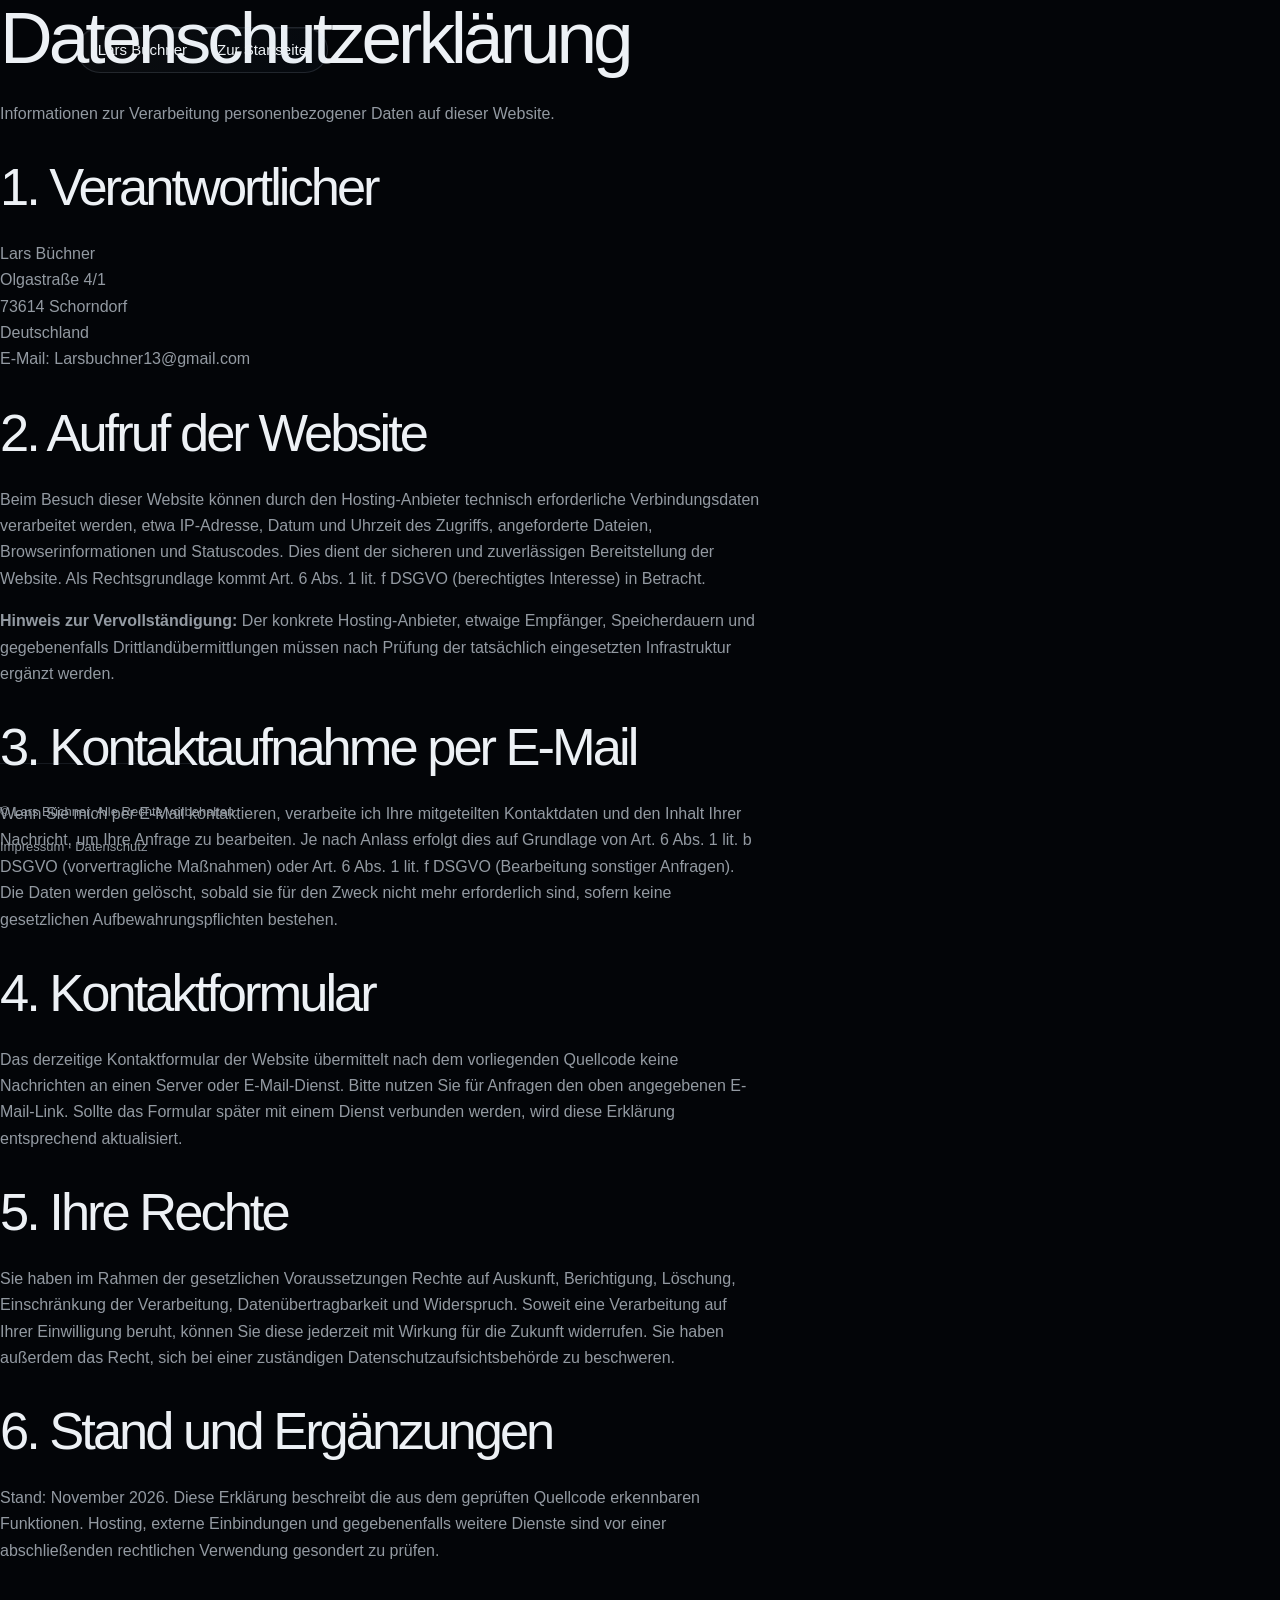
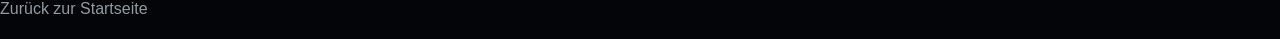
==== datenschutz.html @ c1962ab8 "Add privacy notice with hosting verification caveat" ====
<!DOCTYPE html>
<html lang="de">
<head>
  <meta charset="UTF-8">
  <meta name="viewport" content="width=device-width, initial-scale=1.0">
  <title>Datenschutzerklärung — Lars Büchner</title>
  <link rel="stylesheet" href="assets/css/style.css">
</head>
<body>
  <header class="site-header"><nav class="container" aria-label="Hauptnavigation"><a href="index.html" class="logo">Lars Büchner</a><a href="index.html">Zur Startseite</a></nav></header>
  <main class="section"><div class="container" style="max-width:760px">
    <h1>Datenschutzerklärung</h1>
    <p>Informationen zur Verarbeitung personenbezogener Daten auf dieser Website.</p>
    <h2 style="margin-top:2rem">1. Verantwortlicher</h2>
    <p>Lars Büchner<br>Olgastraße 4/1<br>73614 Schorndorf<br>Deutschland<br>E-Mail: <a href="mailto:Larsbuchner13@gmail.com">Larsbuchner13@gmail.com</a></p>
    <h2 style="margin-top:2rem">2. Aufruf der Website</h2>
    <p>Beim Besuch dieser Website können durch den Hosting-Anbieter technisch erforderliche Verbindungsdaten verarbeitet werden, etwa IP-Adresse, Datum und Uhrzeit des Zugriffs, angeforderte Dateien, Browserinformationen und Statuscodes. Dies dient der sicheren und zuverlässigen Bereitstellung der Website. Als Rechtsgrundlage kommt Art. 6 Abs. 1 lit. f DSGVO (berechtigtes Interesse) in Betracht.</p>
    <p><strong>Hinweis zur Vervollständigung:</strong> Der konkrete Hosting-Anbieter, etwaige Empfänger, Speicherdauern und gegebenenfalls Drittlandübermittlungen müssen nach Prüfung der tatsächlich eingesetzten Infrastruktur ergänzt werden.</p>
    <h2 style="margin-top:2rem">3. Kontaktaufnahme per E-Mail</h2>
    <p>Wenn Sie mich per E-Mail kontaktieren, verarbeite ich Ihre mitgeteilten Kontaktdaten und den Inhalt Ihrer Nachricht, um Ihre Anfrage zu bearbeiten. Je nach Anlass erfolgt dies auf Grundlage von Art. 6 Abs. 1 lit. b DSGVO (vorvertragliche Maßnahmen) oder Art. 6 Abs. 1 lit. f DSGVO (Bearbeitung sonstiger Anfragen). Die Daten werden gelöscht, sobald sie für den Zweck nicht mehr erforderlich sind, sofern keine gesetzlichen Aufbewahrungspflichten bestehen.</p>
    <h2 style="margin-top:2rem">4. Kontaktformular</h2>
    <p>Das derzeitige Kontaktformular der Website übermittelt nach dem vorliegenden Quellcode keine Nachrichten an einen Server oder E-Mail-Dienst. Bitte nutzen Sie für Anfragen den oben angegebenen E-Mail-Link. Sollte das Formular später mit einem Dienst verbunden werden, wird diese Erklärung entsprechend aktualisiert.</p>
    <h2 style="margin-top:2rem">5. Ihre Rechte</h2>
    <p>Sie haben im Rahmen der gesetzlichen Voraussetzungen Rechte auf Auskunft, Berichtigung, Löschung, Einschränkung der Verarbeitung, Datenübertragbarkeit und Widerspruch. Soweit eine Verarbeitung auf Ihrer Einwilligung beruht, können Sie diese jederzeit mit Wirkung für die Zukunft widerrufen. Sie haben außerdem das Recht, sich bei einer zuständigen Datenschutzaufsichtsbehörde zu beschweren.</p>
    <h2 style="margin-top:2rem">6. Stand und Ergänzungen</h2>
    <p>Stand: November 2026. Diese Erklärung beschreibt die aus dem geprüften Quellcode erkennbaren Funktionen. Hosting, externe Einbindungen und gegebenenfalls weitere Dienste sind vor einer abschließenden rechtlichen Verwendung gesondert zu prüfen.</p>
    <p style="margin-top:2rem"><a href="index.html">Zurück zur Startseite</a></p>
  </div></main>
  <footer class="site-footer"><div class="container"><p>&copy; Lars Büchner. Alle Rechte vorbehalten.</p><p><a href="impressum.html">Impressum</a> · <a href="datenschutz.html" aria-current="page">Datenschutz</a></p></div></footer>
</body>
</html>
---- assets/css/style.css ----
:root{--paper:#edf1f5;--muted:#939aa2;--accent:#8ebcfa;--ink:#030508;--line:#acc4df1c;font-family:"Segoe UI",Arial,sans-serif;color:var(--paper);background:var(--ink);font-synthesis:none;color-scheme:dark}*{box-sizing:border-box}html{scroll-behavior:smooth;scroll-padding-top:100px}body{margin:0;line-height:1.65;overflow-x:clip}a{color:inherit;text-decoration:none}button{font:inherit}a,summary{-webkit-tap-highlight-color:transparent}a:focus-visible,summary:focus-visible{outline:2px solid var(--accent);outline-offset:6px}::selection{background:var(--accent);color:var(--ink)}.skip-link{position:fixed;top:-100px;left:20px;background:var(--accent);color:var(--ink);padding:12px;z-index:100}.skip-link:focus{top:15px}
.universe{position:fixed;inset:0;z-index:-1;pointer-events:none;background:#030508;overflow:hidden}#particle-world{position:absolute;inset:0;display:block;width:100%;height:100%;opacity:.98;transition:opacity .7s}.ambient-glow{position:absolute;inset:-20%;background:radial-gradient(ellipse at 50% 0%,#1a59a219,transparent 45%),radial-gradient(ellipse at 66% 70%,#1362bc13,transparent 40%)}.universe-vignette{position:absolute;inset:0;background:linear-gradient(0deg,#030508b0,transparent 24%),linear-gradient(90deg,#03050838,transparent 35%,transparent 85%,#03050855)}.orb-fallback{position:absolute;left:50%;top:58%;width:min(65vw,560px);aspect-ratio:1;transform:translate(-50%,-25%);border-radius:50%;background:radial-gradient(circle at 32% 26%,#619fe614,#070f1980 38%,#0f315740 69%,transparent 71%);box-shadow:inset -12px 2px 35px #73aae82b,0 0 70px #2d75c811;border:1px solid #73aae82b}.canvas-ready .orb-fallback{opacity:0}.canvas-unavailable #particle-world{display:none}
.site-header{height:100px;position:fixed;inset:0 0 auto;display:flex;align-items:center;justify-content:space-between;gap:30px;padding:0 6vw;z-index:30;transition:background .3s,height .3s}.site-header.scrolled{height:78px;background:#040609e6;border-bottom:1px solid var(--line);backdrop-filter:blur(18px)}.wordmark{display:flex;align-items:center;gap:13px;font-size:18px;font-weight:600;letter-spacing:-.3px}.monogram{font-size:22px;font-weight:700;color:var(--accent);letter-spacing:-2px;line-height:1;width:37px;height:37px;border:1px solid #6fa5e248;border-radius:12px;display:flex;align-items:center;justify-content:center;box-shadow:inset 0 0 18px #1e69bf16}.monogram span{color:#f3f8fe;letter-spacing:0}.site-header nav{display:flex;gap:30px;align-items:center;font-size:15px;border:1px solid #d2e5fb20;padding:10px 20px;border-radius:30px;background:linear-gradient(115deg,#ffffff08,#6aa9f008);box-shadow:inset 0 1px 0 #ffffff0d}.site-header nav a{transition:color .2s}.site-header nav a:hover,.site-header nav a[aria-current]{color:var(--accent)}.nav-contact{color:#e0eaf5}.nav-contact span{margin-left:9px;color:var(--accent)}
.content{width:min(1160px,84vw);margin-inline:auto}.scene{min-height:110svh;padding:145px 0 120px;position:relative;display:flex;align-items:center;scroll-margin-top:0}.scene:not(.hero):after{content:"";position:absolute;bottom:0;left:8vw;right:8vw;height:1px;background:linear-gradient(90deg,transparent,#6f9dd12b,transparent)}.hero{padding:142px 0 0;min-height:139svh;display:block}.hero-layout{width:min(1200px,88vw);display:flex;flex-direction:column;align-items:center}.hero-copy{text-align:center;position:relative;z-index:1;max-width:950px}.identity{display:inline-flex;align-items:center;gap:9px;font-size:14px;border:1px solid #a8ccf626;padding:5px 13px 5px 5px;border-radius:30px;background:#b7d5f808;margin-bottom:20px;color:#cbd3dc}.identity img{width:28px;height:28px;object-fit:cover;object-position:center 20%;border-radius:50%;filter:saturate(.55)}.identity-dot{width:3px;height:3px;background:var(--accent);border-radius:50%;margin-inline:2px}.eyebrow{font-size:13px;font-weight:500;text-transform:uppercase;letter-spacing:2.8px;color:var(--accent);display:flex;align-items:center;gap:10px;margin:0 0 23px}.hero .eyebrow{justify-content:center;font-size:12px;letter-spacing:2.5px;margin-bottom:17px;color:#a1b1c4}h1,h2{font-weight:500;letter-spacing:-3px;line-height:1.08;margin:0 0 25px;text-wrap:balance}h1{font-size:clamp(50px,5.7vw,84px);letter-spacing:-4px;line-height:1.04}h2{font-size:clamp(38px,4.1vw,58px)}h1 em,h2 em{font-style:normal;font-weight:500;background:linear-gradient(110deg,#edf5ff,#a6caff 68%,#76b3ff);background-clip:text;-webkit-background-clip:text;color:transparent}h3{font-size:18px;font-weight:500;line-height:1.4;margin:0 0 17px;letter-spacing:-.3px}.intro{font-size:19px;color:#9fa6ad;line-height:1.8;margin:0 auto 27px;max-width:530px}.actions{display:flex;justify-content:center;gap:28px;align-items:center;flex-wrap:wrap}.button{display:inline-flex;align-items:center;justify-content:center;gap:24px;padding:12px 20px;border-radius:30px;border:1px solid #bbd7f8;background:linear-gradient(115deg,#dcebfc,#88b4e7);color:#091420;font-size:15px;font-weight:600;box-shadow:0 0 22px #5997de21,inset 0 1px 1px #ffffffd9;transition:box-shadow .2s,transform .2s}.button:hover{box-shadow:0 0 32px #5997de48;transform:translateY(-2px)}.button span{font-size:16px;font-weight:400}.text-link{font-size:15px;color:#bdc4cc;display:inline-flex;align-items:center;gap:17px;border-bottom:1px solid #a2bfe030;padding-bottom:5px}.text-link:hover{color:var(--accent)}.text-link span{color:var(--accent);font-size:16px}.hero-stage{height:400px;width:min(720px,85vw);position:relative;pointer-events:none}.orbit-label{position:absolute;font-size:12px;letter-spacing:2px;color:#7091b75e;display:flex;align-items:center;gap:11px}.orbit-label:before{content:"";width:4px;height:4px;border-radius:50%;background:#6f9fd6;box-shadow:0 0 12px #1779e8}.label-left{left:2%;top:48%}.label-right{right:0;top:65%}.label-bottom{left:43%;bottom:4%}.hero-foundation{width:100%;border:1px solid #97c0ee24;border-radius:16px;padding:26px 34px;display:flex;justify-content:space-between;align-items:center;gap:25px;background:linear-gradient(135deg,#171d24aa,#070c11bb);box-shadow:0 0 55px #5997de08,inset 0 1px 0 #ffffff09;backdrop-filter:blur(14px);margin:10px 0 65px;position:relative}.hero-foundation>span{font-size:18px;font-weight:500;letter-spacing:-.3px}.hero-foundation>div{display:flex;gap:30px;color:#939eab;font-size:14px}.hero-foundation>div>span{position:relative;padding-left:12px}.hero-foundation>div>span:before{content:"";position:absolute;width:3px;height:3px;left:0;top:7px;background:var(--accent);border-radius:50%}
.chapter-nav{position:fixed;right:25px;top:50%;transform:translateY(-50%);display:flex;flex-direction:column;gap:11px;z-index:20}.chapter-nav a{display:block;width:13px;height:13px;position:relative}.chapter-nav a:after{content:"";position:absolute;inset:5px;background:#b6c4d550;border-radius:50%;transition:all .3s}.chapter-nav a.active:after{inset:3px;background:var(--accent);box-shadow:0 0 10px #3689e880}.chapter-nav a span{position:absolute;right:21px;top:-4px;font-size:13px;white-space:nowrap;background:#090e13;padding:2px 8px;border:1px solid var(--line);border-radius:5px;opacity:0;transition:opacity .2s}.chapter-nav a:hover span,.chapter-nav a:focus-visible span{opacity:1}.progress-track{position:fixed;bottom:0;left:0;width:100%;height:2px;z-index:40}.progress-track span{display:block;height:100%;background:var(--accent);transform:scaleX(var(--progress,0));transform-origin:left;box-shadow:0 0 10px #1779e8}
p{color:var(--muted)}.profile-layout{display:grid;grid-template-columns:1.05fr 1fr;gap:10%;align-items:center}.section-lead{font-size:17px;line-height:1.7;max-width:400px}.profile-portrait{display:flex;gap:25px;align-items:center;margin:34px 0 0}.profile-portrait img{display:block;width:145px;height:175px;object-fit:cover;object-position:50% 20%;filter:saturate(.55);border-radius:15px;border:1px solid #d4e6fb30;box-shadow:0 15px 40px #0007}.profile-portrait figcaption{display:flex;flex-direction:column;gap:9px}.profile-portrait figcaption strong{font-size:19px;font-weight:500}.profile-portrait figcaption span{font-size:15px;color:#8b96a3}.glass{background:linear-gradient(125deg,#11171eec,#090e13ee);border:1px solid #b9d1ed26;box-shadow:0 30px 90px #0005,inset 0 1px 0 #f4f9fe09;backdrop-filter:blur(20px);border-radius:20px}.profile-panel{padding:35px}.panel-label{display:block;text-transform:uppercase;letter-spacing:2px;font-size:12px;color:var(--accent);margin-bottom:25px}.profile-panel p{font-size:17px;line-height:1.9;margin:0 0 20px}.facts{margin:30px 0 0}.facts>div{border-top:1px solid var(--line);padding:16px 0}.facts dt{text-transform:uppercase;letter-spacing:1.5px;color:#749ac6;font-size:12px;margin-bottom:5px}.facts dd{margin:0;font-size:15px;color:#c7d1dd}.eyebrow-divider{opacity:.4;margin:0 6px}.project-layout{display:grid;grid-template-columns:1.05fr 1fr;gap:10%;align-items:center}.project-copy>p{font-size:17px;max-width:470px;line-height:1.9}.tag{font-size:12px;letter-spacing:1.6px;text-transform:uppercase;display:inline-block;border:1px solid #639ddf30;color:#a2b9d4;padding:5px 11px;margin-bottom:24px;border-radius:30px;background:#73aae809}.project h2{font-size:clamp(42px,4.4vw,64px)}.check-list{list-style:none;padding:0;margin:24px 0;display:grid;gap:12px;font-size:15px;color:#a2aab3}.check-list li{position:relative;padding-left:21px}.check-list li:before{content:"↗";position:absolute;left:0;color:#6ca0dc}.project-copy .tools{font-size:13px;color:#707c89;letter-spacing:.3px;margin:25px 0}.workflow-visual{padding:26px;position:relative}.workflow-visual:before,.dashboard:before{content:"";position:absolute;inset:-1px;border-radius:20px;pointer-events:none;border-top:1px solid #6facf163;box-shadow:0 -15px 60px #297bd909}.visual-heading{display:flex;align-items:center;gap:10px;font-size:12px;letter-spacing:1px;border-bottom:1px solid var(--line);padding-bottom:23px;color:#bbc7d4}.visual-heading>span:last-child{margin-left:auto;font-size:12px;letter-spacing:0;color:#76808c}.status-dot{width:5px;height:5px;background:var(--accent);border-radius:50%;box-shadow:0 0 10px #64a5f0}.flow-node{display:flex;gap:16px;align-items:center;background:#0f161e;border:1px solid #88abd420;padding:17px;position:relative;border-radius:10px}.flow-node.first{margin-top:25px}.flow-node>b{font-size:14px;color:var(--accent);font-weight:400}.flow-node>span:last-child{margin-left:auto;color:var(--accent)}.flow-node strong{font-size:15px;font-weight:500;display:block}.flow-node small{font-size:13px;color:#7b899a;display:block;margin-top:4px}.flow-node.ai{border-color:#629de166;background:linear-gradient(110deg,#182533,#0e1721);box-shadow:0 0 30px #1b4c84}.flow-node.ai b{font-size:26px}.flow-connector{height:25px;width:1px;background:linear-gradient(#5a98de70,#5a98de30);margin:auto}.flow-branches{display:grid;grid-template-columns:1fr 1fr;gap:12px}.flow-branches .flow-node{display:block;padding:16px 12px}.flow-branches .flow-node>span{display:block;font-size:20px;margin-bottom:10px;color:var(--accent)}.visual-footer{display:flex;gap:20px;align-items:center;border-top:1px solid var(--line);margin-top:25px;padding-top:20px}.visual-footer>strong{font-size:45px;color:var(--accent);font-weight:400;letter-spacing:-3px;line-height:1}.visual-footer>span{font-size:13px;color:#7b8795}.practice{margin-top:40px;border:1px solid #96bfee22;background:#090f15eb;border-radius:12px;backdrop-filter:blur(18px)}.practice summary{cursor:pointer;padding:18px 22px;font-size:15px;list-style:none;display:flex;justify-content:space-between;color:#b1bbc7}.practice summary::-webkit-details-marker{display:none}.practice summary>span{color:var(--accent);font-size:20px;line-height:1}.practice[open] summary>span{transform:rotate(45deg)}.practice-grid{padding:15px 24px 28px;display:grid;grid-template-columns:repeat(3,1fr);gap:28px}.practice-grid h3{font-size:17px}.practice-grid p{font-size:15px}.dashboard{position:relative;overflow:hidden}.dashboard .visual-heading{padding:20px}.mini-logo{font-size:16px;font-weight:600;color:var(--accent)}.dashboard-body{padding:28px}.dashboard-top{display:flex;justify-content:space-between;font-size:13px;color:#7b95b3;letter-spacing:1px}.dashboard h3{font-size:27px;letter-spacing:-1px;margin:14px 0 24px}.dashboard-tabs{display:flex;gap:22px;font-size:13px;border-bottom:1px solid var(--line);padding-bottom:12px}.dashboard-tabs span:first-child{color:var(--accent)}.gantt{margin:27px 0 38px;display:grid;gap:22px}.gantt>div{display:grid;grid-template-columns:100px 1fr;align-items:center;font-size:13px;color:#a3adb9}.gantt i{height:9px;display:block;position:relative;background:repeating-linear-gradient(90deg,transparent,transparent calc(25% - 1px),#a3bfe015 calc(25% - 1px),#a3bfe015 25%)}.gantt i:after{content:"";position:absolute;left:var(--start);width:var(--width);height:100%;background:linear-gradient(90deg,#214671,#639cdd);box-shadow:0 0 15px #417bbe40;border-radius:4px}.gantt>div:nth-child(even) i:after{background:linear-gradient(90deg,#35404c,#8e9baa)}.dashboard-features{border-top:1px solid var(--line);padding-top:22px;display:flex;gap:20px;font-size:13px;color:#8c99a8}
.club-layout{display:grid;grid-template-columns:1.1fr 1fr;gap:10%;align-items:center}.club-layout>div:first-child>p:not(.eyebrow){max-width:490px}.club-layout>div:first-child>p:not(.section-lead):not(.eyebrow){font-size:17px;margin-bottom:30px;line-height:1.9}.club-card{padding:30px}.club-card h3{font-size:22px;letter-spacing:-.8px}.table-art{height:235px;position:relative;perspective:600px;margin-bottom:26px;overflow:hidden}.table-top{background:linear-gradient(110deg,#22364d,#2c425c);border:3px solid #9fb7d3;position:absolute;width:80%;height:160px;left:10%;top:45px;transform:rotateX(55deg) rotateZ(-22deg);box-shadow:0 20px 0 #0d1926,0 38px 45px #0008,0 0 40px #70a9eb12}.table-top:after{content:"";position:absolute;left:50%;height:100%;border-left:1px solid #9fb7d3}.table-net{position:absolute;width:63%;height:42px;left:18%;top:75px;background:repeating-linear-gradient(90deg,transparent,transparent 6px,#9fb7d370 6px,#9fb7d370 7px),repeating-linear-gradient(0deg,transparent,transparent 6px,#9fb7d370 6px,#9fb7d370 7px);border-top:2px solid #bbcce0;transform:rotateZ(-16deg)}.ball{width:15px;height:15px;background:#d4e6fb;border-radius:50%;position:absolute;right:21%;top:31px;box-shadow:0 0 20px #b2d2f76b}.racket{position:absolute;left:15%;bottom:35px;width:60px;height:68px;border-radius:50%;background:#4f7caf;transform:rotate(-40deg);border:3px solid #afc1d5;box-shadow:5px 5px 0 #07121e}.racket:after{content:"";width:15px;height:45px;background:#808b97;position:absolute;left:19px;top:60px}.experience{padding-top:130px}.experience-heading{display:flex;justify-content:space-between;gap:40px;align-items:end;margin-bottom:45px}.experience-heading h2{margin-bottom:0}.experience-heading>p{font-size:16px;margin-right:45px;line-height:1.8}.timeline{list-style:none;padding:0;margin:0;background:#080d13eb;border:1px solid #acc4df22;border-radius:18px;overflow:hidden;backdrop-filter:blur(18px)}.timeline li{display:grid;grid-template-columns:175px 1fr;gap:28px;padding:26px 28px;border-bottom:1px solid var(--line)}.timeline li:last-child{border-bottom:0}.timeline time{font-size:14px;color:#79a3d2;padding-top:4px}.timeline h3{font-size:16px;margin:0 0 8px;letter-spacing:-.4px}.timeline h3 span{font-size:14px;color:#848f9b;display:inline-block;margin-left:15px}.timeline p{font-size:15px;max-width:760px;margin:0}.education-strip{display:grid;grid-template-columns:1fr 1fr 1.2fr;gap:30px;margin-top:35px}.education-strip>div{display:flex;flex-direction:column;border-left:1px solid #73aae84f;padding-left:20px}.education-strip small{color:#6b8bb0;font-size:12px;text-transform:uppercase;letter-spacing:1.3px;margin-bottom:12px}.education-strip strong{font-size:16px;font-weight:500}.education-strip span{font-size:14px;color:#717b87;margin-top:5px}.contact{min-height:110svh;display:flex;flex-direction:column;justify-content:center;padding-bottom:160px;text-align:center;background:linear-gradient(0deg,#030508c9,transparent 90%)}.contact-content{position:relative}.contact .eyebrow{justify-content:center}.contact h2{font-size:clamp(44px,5.4vw,78px);letter-spacing:-3.6px}.contact-content>p:not(.eyebrow){max-width:570px;font-size:17px;line-height:1.9;margin:0 auto 22px}.contact-mail{display:inline-flex;font-size:clamp(22px,3.2vw,43px);letter-spacing:-1.7px;border-bottom:1px solid #7ea7d559;padding:16px 0 10px;gap:35px;line-height:1.4;color:#dbe7f4}.contact-mail:hover{color:var(--accent)}.contact-mail span{color:var(--accent)}.contact-meta{display:flex;justify-content:center;gap:30px;font-size:13px;letter-spacing:.5px;margin-top:35px;color:#7a8795}footer{position:absolute;bottom:30px;display:flex;align-items:center;justify-content:space-between;font-size:13px;color:#5e6a78;border-top:1px solid var(--line);padding-top:24px;text-align:left}footer .wordmark{color:#c2cbd5;font-size:17px}.contact:after{display:none}.reveal-ready .scene:not(.hero)>.content{opacity:0;transform:translateY(32px);transition:opacity .85s,transform .85s}.reveal-ready .scene:not(.hero)>.content.in-view{opacity:1;transform:none}.scene:not(.hero) .content{position:relative}
@media(min-width:1600px){.content{width:1160px}.hero-stage{height:470px}.hero{padding-top:165px}.hero-foundation{margin-top:35px}}
@media(max-width:1000px){.site-header{padding-inline:5vw}.content{width:84vw}.site-header nav{gap:23px}.profile-layout,.project-layout,.club-layout{gap:6%}.profile-panel{padding:27px}.workflow-visual{padding:21px}.flow-branches{gap:8px}.flow-branches strong{font-size:14px}.dashboard-body{padding:23px}.gantt>div{grid-template-columns:80px 1fr}.dashboard-features{gap:15px;font-size:12px}.chapter-nav{right:15px}.timeline li{grid-template-columns:125px 1fr}.hero-foundation{padding:22px}.hero-foundation>div{gap:19px;font-size:13px}.club-card{padding:24px}.club-card h3{font-size:20px}.profile-portrait{gap:17px}.profile-portrait img{width:125px;height:150px}}
@media(max-width:720px){html{scroll-padding-top:112px}.site-header,.site-header.scrolled{height:108px;padding:14px 7vw 51px;gap:14px;background:#030508e8;backdrop-filter:blur(15px);border-bottom:1px solid var(--line)}.wordmark{font-size:16px;gap:10px}.monogram{font-size:20px;width:32px;height:32px;border-radius:10px}.site-header nav{position:absolute;bottom:12px;left:7vw;right:7vw;justify-content:space-between;gap:16px;font-size:14px;padding:6px 14px}.chapter-nav{right:8px;gap:7px}.chapter-nav a{width:11px;height:11px}.chapter-nav a:after{inset:4px}.chapter-nav a.active:after{inset:3px}.content{width:84vw}.scene{padding:145px 0 90px;min-height:105svh}.hero{padding:153px 0 0;min-height:115svh}.hero-layout{width:88vw}.identity{font-size:13px;gap:7px;margin-bottom:20px}.identity img{width:24px;height:24px}.hero .eyebrow{font-size:10px;letter-spacing:2px;margin-bottom:20px}h1{font-size:clamp(34px,8.4vw,58px);letter-spacing:-1.8px;line-height:1.12;margin-bottom:20px}h2{font-size:clamp(34px,8.5vw,52px);letter-spacing:-1.7px}.intro{font-size:16px;padding-inline:8px;max-width:330px;margin-bottom:24px}.desktop-break{display:none}.actions{gap:20px}.button{font-size:14px;padding:11px 16px;gap:20px}.text-link{font-size:13px;gap:10px}.hero-stage{height:330px;width:85vw}.orbit-label{font-size:10px;letter-spacing:1.5px}.label-left{left:0;top:54%}.label-right{right:-1%;top:70%}.label-bottom{bottom:0;left:37%}.hero-foundation{display:block;text-align:center;margin:20px 0 30px;padding:21px 10px;border-radius:14px}.hero-foundation>span{font-size:16px}.hero-foundation>div{justify-content:center;gap:12px;flex-wrap:wrap;font-size:12px;margin-top:12px}.hero-foundation>div>span{padding-left:9px}.hero-foundation>div>span:before{top:6px}.profile-layout,.project-layout,.club-layout{grid-template-columns:1fr;gap:36px}.eyebrow{font-size:12px;letter-spacing:1.8px;margin-bottom:23px}.section-lead{font-size:19px;max-width:370px}.profile-portrait{margin-top:28px;gap:24px}.profile-portrait img{width:125px;height:155px}.profile-panel{padding:27px}.profile-panel p{font-size:16px}.project h2{font-size:clamp(38px,9.2vw,56px)}.project-copy>p{font-size:16px}.project h3{font-size:18px}.project-copy .tools{font-size:12px}.workflow-visual,.dashboard{max-width:470px;width:100%;justify-self:center}.workflow-visual{padding:24px}.practice{margin-top:30px}.practice summary{font-size:14px;padding:16px}.practice-grid{grid-template-columns:1fr;gap:8px}.practice-grid h3{font-size:17px;margin-bottom:5px}.practice-grid p{margin-top:0}.club-card{max-width:470px;width:100%;justify-self:center}.club-layout>div:first-child>p:not(.section-lead):not(.eyebrow){font-size:16px}.table-art{height:220px}.experience-heading{display:block;margin-bottom:30px}.experience-heading>p{margin-top:20px;font-size:15px}.timeline li{grid-template-columns:1fr;gap:10px;padding:22px}.timeline h3{font-size:19px}.timeline h3 span{display:block;margin:5px 0 0}.timeline p{font-size:15px}.education-strip{grid-template-columns:1fr;gap:25px}.education-strip small{margin-bottom:6px}.contact{padding-bottom:210px;min-height:100svh}.contact h2{font-size:clamp(36px,9.3vw,57px);letter-spacing:-1.8px}.contact-content>p:not(.eyebrow){font-size:16px}.contact-mail{font-size:clamp(18px,5.4vw,30px);gap:16px;letter-spacing:-.7px}.contact-meta{flex-direction:column;gap:8px;font-size:12px;margin-top:28px}.contact footer{flex-wrap:wrap;gap:15px;padding-top:20px;bottom:25px}.contact footer .wordmark{width:100%}footer>span{font-size:12px}body:not([data-chapter="0"]) #particle-world{opacity:.30}.universe-vignette{background:linear-gradient(90deg,#03050835,transparent 60%,#03050820)}.orb-fallback{width:80vw;top:65%}}
@media(prefers-reduced-motion:reduce){html{scroll-behavior:auto}*,*:before,*:after{animation:none!important;transition:none!important}.reveal-ready .scene:not(.hero)>.content{opacity:1;transform:none}}

/* Keep the larger labels readable in narrow layouts. */
.visual-heading,.dashboard-features,.dashboard-tabs,.hero-foundation>div{flex-wrap:wrap}.profile-portrait figcaption{min-width:0}.hero-foundation>div>span:before{top:10px}
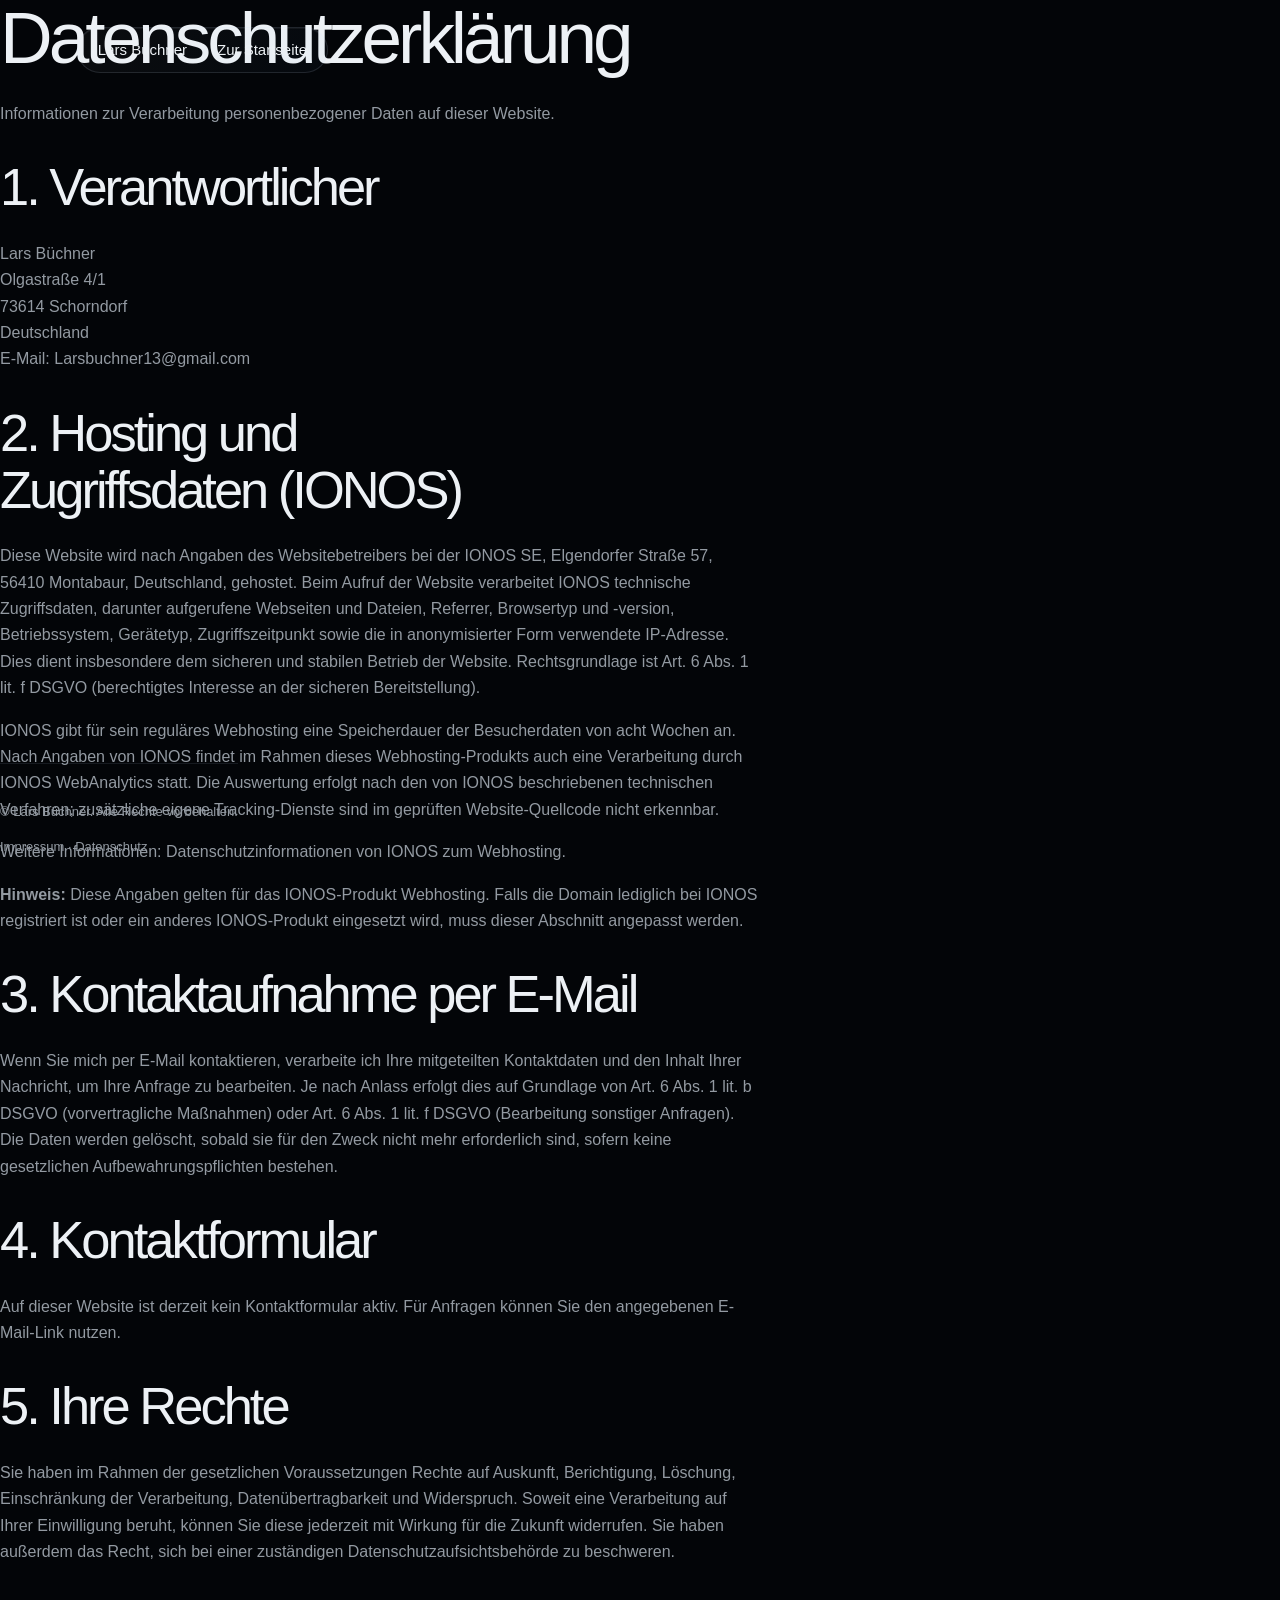
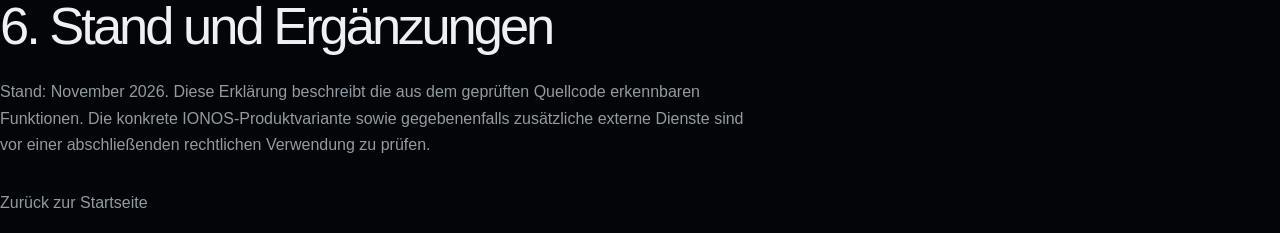
==== commit 63cf52cf: "Specify IONOS webhosting and analytics in privacy notice" ====
--- a/datenschutz.html
+++ b/datenschutz.html
@@ -13,17 +13,19 @@
     <p>Informationen zur Verarbeitung personenbezogener Daten auf dieser Website.</p>
     <h2 style="margin-top:2rem">1. Verantwortlicher</h2>
     <p>Lars Büchner<br>Olgastraße 4/1<br>73614 Schorndorf<br>Deutschland<br>E-Mail: <a href="mailto:Larsbuchner13@gmail.com">Larsbuchner13@gmail.com</a></p>
-    <h2 style="margin-top:2rem">2. Aufruf der Website</h2>
-    <p>Beim Besuch dieser Website können durch den Hosting-Anbieter technisch erforderliche Verbindungsdaten verarbeitet werden, etwa IP-Adresse, Datum und Uhrzeit des Zugriffs, angeforderte Dateien, Browserinformationen und Statuscodes. Dies dient der sicheren und zuverlässigen Bereitstellung der Website. Als Rechtsgrundlage kommt Art. 6 Abs. 1 lit. f DSGVO (berechtigtes Interesse) in Betracht.</p>
-    <p><strong>Hinweis zur Vervollständigung:</strong> Der konkrete Hosting-Anbieter, etwaige Empfänger, Speicherdauern und gegebenenfalls Drittlandübermittlungen müssen nach Prüfung der tatsächlich eingesetzten Infrastruktur ergänzt werden.</p>
+    <h2 style="margin-top:2rem">2. Hosting und Zugriffsdaten (IONOS)</h2>
+    <p>Diese Website wird nach Angaben des Websitebetreibers bei der IONOS SE, Elgendorfer Straße 57, 56410 Montabaur, Deutschland, gehostet. Beim Aufruf der Website verarbeitet IONOS technische Zugriffsdaten, darunter aufgerufene Webseiten und Dateien, Referrer, Browsertyp und -version, Betriebssystem, Gerätetyp, Zugriffszeitpunkt sowie die in anonymisierter Form verwendete IP-Adresse. Dies dient insbesondere dem sicheren und stabilen Betrieb der Website. Rechtsgrundlage ist Art. 6 Abs. 1 lit. f DSGVO (berechtigtes Interesse an der sicheren Bereitstellung).</p>
+    <p>IONOS gibt für sein reguläres Webhosting eine Speicherdauer der Besucherdaten von acht Wochen an. Nach Angaben von IONOS findet im Rahmen dieses Webhosting-Produkts auch eine Verarbeitung durch IONOS WebAnalytics statt. Die Auswertung erfolgt nach den von IONOS beschriebenen technischen Verfahren; zusätzliche eigene Tracking-Dienste sind im geprüften Website-Quellcode nicht erkennbar.</p>
+    <p>Weitere Informationen: <a href="https://www.ionos.de/hilfe/datenschutz/datenverarbeitung-durch-ihr-ionos-produktes/datenverarbeitung-durch-webhosting-produkte">Datenschutzinformationen von IONOS zum Webhosting</a>.</p>
+    <p><strong>Hinweis:</strong> Diese Angaben gelten für das IONOS-Produkt Webhosting. Falls die Domain lediglich bei IONOS registriert ist oder ein anderes IONOS-Produkt eingesetzt wird, muss dieser Abschnitt angepasst werden.</p>
     <h2 style="margin-top:2rem">3. Kontaktaufnahme per E-Mail</h2>
     <p>Wenn Sie mich per E-Mail kontaktieren, verarbeite ich Ihre mitgeteilten Kontaktdaten und den Inhalt Ihrer Nachricht, um Ihre Anfrage zu bearbeiten. Je nach Anlass erfolgt dies auf Grundlage von Art. 6 Abs. 1 lit. b DSGVO (vorvertragliche Maßnahmen) oder Art. 6 Abs. 1 lit. f DSGVO (Bearbeitung sonstiger Anfragen). Die Daten werden gelöscht, sobald sie für den Zweck nicht mehr erforderlich sind, sofern keine gesetzlichen Aufbewahrungspflichten bestehen.</p>
     <h2 style="margin-top:2rem">4. Kontaktformular</h2>
-    <p>Das derzeitige Kontaktformular der Website übermittelt nach dem vorliegenden Quellcode keine Nachrichten an einen Server oder E-Mail-Dienst. Bitte nutzen Sie für Anfragen den oben angegebenen E-Mail-Link. Sollte das Formular später mit einem Dienst verbunden werden, wird diese Erklärung entsprechend aktualisiert.</p>
+    <p>Auf dieser Website ist derzeit kein Kontaktformular aktiv. Für Anfragen können Sie den angegebenen E-Mail-Link nutzen.</p>
     <h2 style="margin-top:2rem">5. Ihre Rechte</h2>
     <p>Sie haben im Rahmen der gesetzlichen Voraussetzungen Rechte auf Auskunft, Berichtigung, Löschung, Einschränkung der Verarbeitung, Datenübertragbarkeit und Widerspruch. Soweit eine Verarbeitung auf Ihrer Einwilligung beruht, können Sie diese jederzeit mit Wirkung für die Zukunft widerrufen. Sie haben außerdem das Recht, sich bei einer zuständigen Datenschutzaufsichtsbehörde zu beschweren.</p>
     <h2 style="margin-top:2rem">6. Stand und Ergänzungen</h2>
-    <p>Stand: November 2026. Diese Erklärung beschreibt die aus dem geprüften Quellcode erkennbaren Funktionen. Hosting, externe Einbindungen und gegebenenfalls weitere Dienste sind vor einer abschließenden rechtlichen Verwendung gesondert zu prüfen.</p>
+    <p>Stand: November 2026. Diese Erklärung beschreibt die aus dem geprüften Quellcode erkennbaren Funktionen. Die konkrete IONOS-Produktvariante sowie gegebenenfalls zusätzliche externe Dienste sind vor einer abschließenden rechtlichen Verwendung zu prüfen.</p>
     <p style="margin-top:2rem"><a href="index.html">Zurück zur Startseite</a></p>
   </div></main>
   <footer class="site-footer"><div class="container"><p>&copy; Lars Büchner. Alle Rechte vorbehalten.</p><p><a href="impressum.html">Impressum</a> · <a href="datenschutz.html" aria-current="page">Datenschutz</a></p></div></footer>
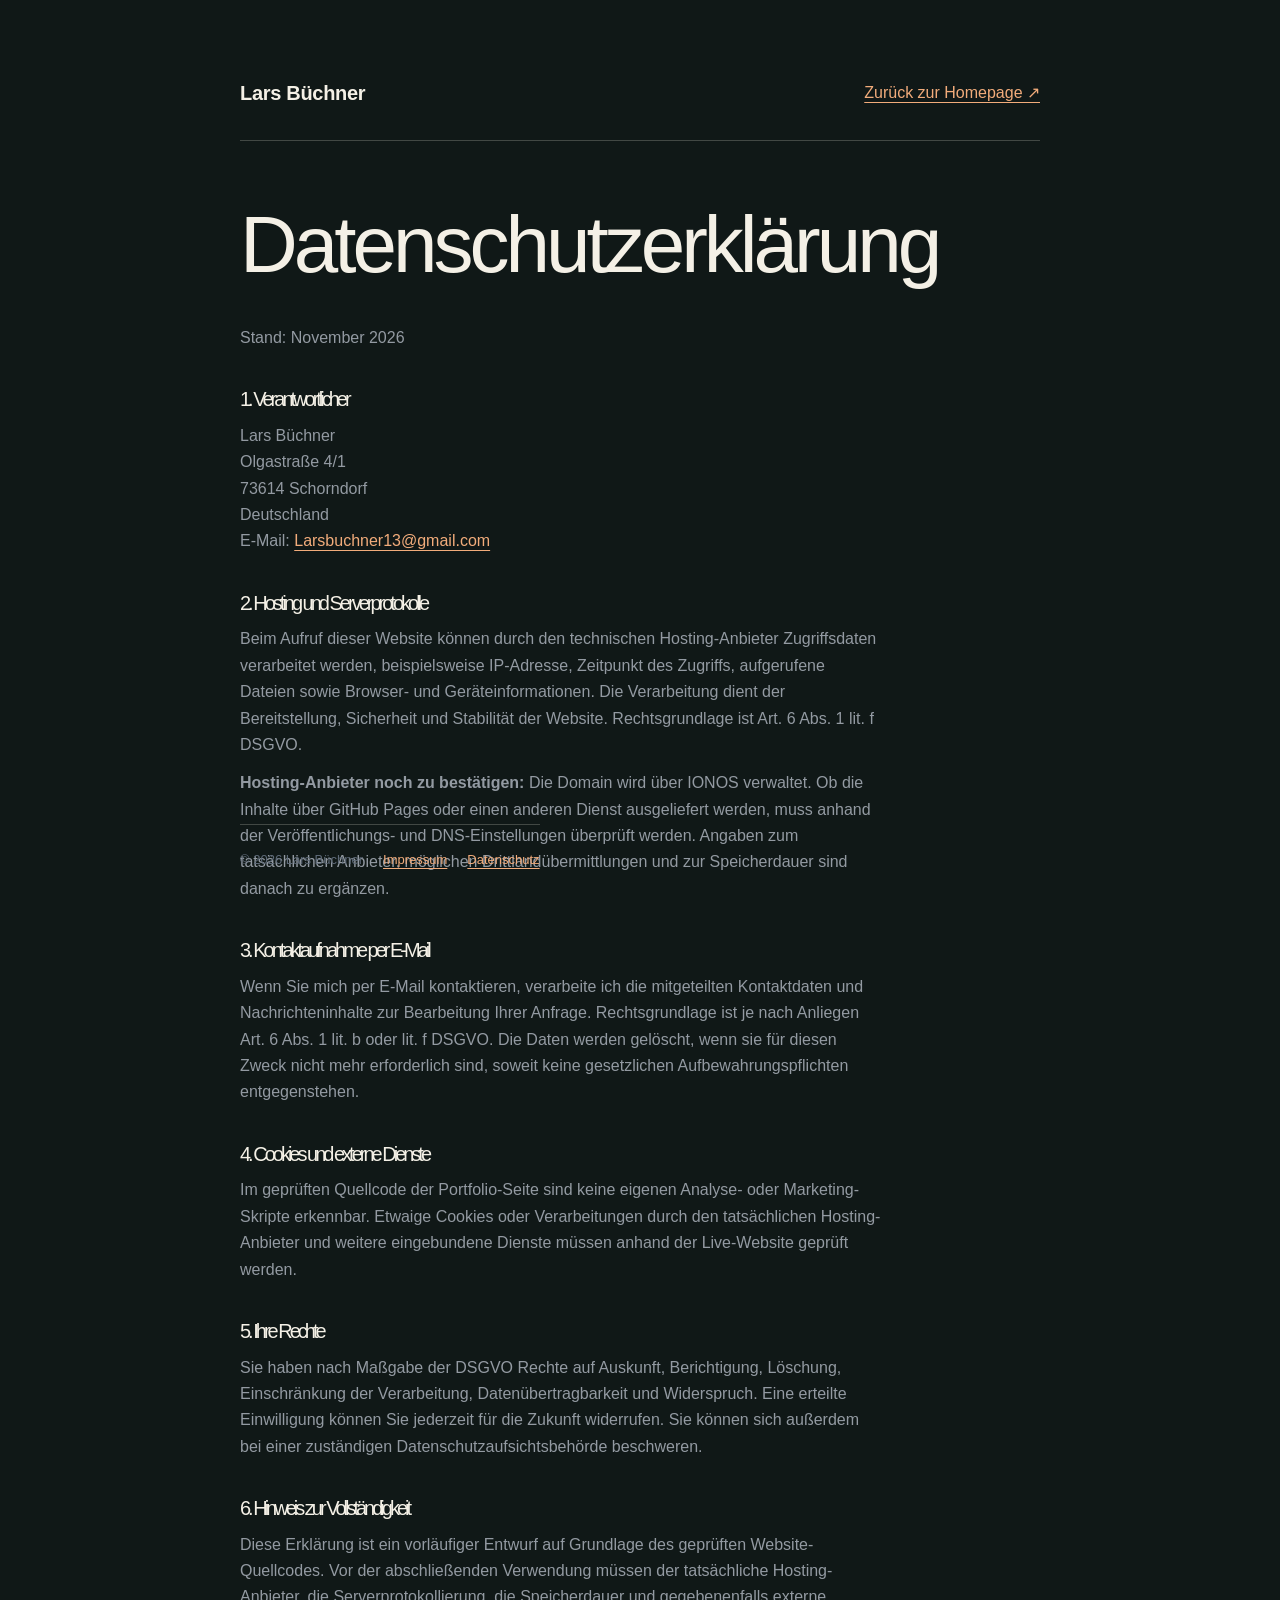
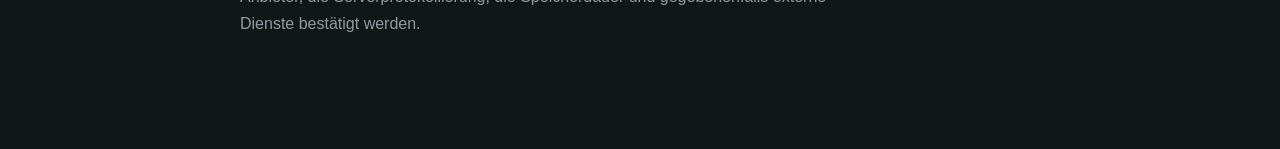
==== commit 16a59f36: "Add matching legal page to 3D portfolio" ====
--- a/datenschutz.html
+++ b/datenschutz.html
@@ -1,33 +1,21 @@
-<!DOCTYPE html>
+<!doctype html>
 <html lang="de">
-<head>
-  <meta charset="UTF-8">
-  <meta name="viewport" content="width=device-width, initial-scale=1.0">
-  <title>Datenschutzerklärung — Lars Büchner</title>
-  <link rel="stylesheet" href="assets/css/style.css">
-</head>
-<body>
-  <header class="site-header"><nav class="container" aria-label="Hauptnavigation"><a href="index.html" class="logo">Lars Büchner</a><a href="index.html">Zur Startseite</a></nav></header>
-  <main class="section"><div class="container" style="max-width:760px">
-    <h1>Datenschutzerklärung</h1>
-    <p>Informationen zur Verarbeitung personenbezogener Daten auf dieser Website.</p>
-    <h2 style="margin-top:2rem">1. Verantwortlicher</h2>
-    <p>Lars Büchner<br>Olgastraße 4/1<br>73614 Schorndorf<br>Deutschland<br>E-Mail: <a href="mailto:Larsbuchner13@gmail.com">Larsbuchner13@gmail.com</a></p>
-    <h2 style="margin-top:2rem">2. Hosting und Zugriffsdaten (IONOS)</h2>
-    <p>Diese Website wird nach Angaben des Websitebetreibers bei der IONOS SE, Elgendorfer Straße 57, 56410 Montabaur, Deutschland, gehostet. Beim Aufruf der Website verarbeitet IONOS technische Zugriffsdaten, darunter aufgerufene Webseiten und Dateien, Referrer, Browsertyp und -version, Betriebssystem, Gerätetyp, Zugriffszeitpunkt sowie die in anonymisierter Form verwendete IP-Adresse. Dies dient insbesondere dem sicheren und stabilen Betrieb der Website. Rechtsgrundlage ist Art. 6 Abs. 1 lit. f DSGVO (berechtigtes Interesse an der sicheren Bereitstellung).</p>
-    <p>IONOS gibt für sein reguläres Webhosting eine Speicherdauer der Besucherdaten von acht Wochen an. Nach Angaben von IONOS findet im Rahmen dieses Webhosting-Produkts auch eine Verarbeitung durch IONOS WebAnalytics statt. Die Auswertung erfolgt nach den von IONOS beschriebenen technischen Verfahren; zusätzliche eigene Tracking-Dienste sind im geprüften Website-Quellcode nicht erkennbar.</p>
-    <p>Weitere Informationen: <a href="https://www.ionos.de/hilfe/datenschutz/datenverarbeitung-durch-ihr-ionos-produktes/datenverarbeitung-durch-webhosting-produkte">Datenschutzinformationen von IONOS zum Webhosting</a>.</p>
-    <p><strong>Hinweis:</strong> Diese Angaben gelten für das IONOS-Produkt Webhosting. Falls die Domain lediglich bei IONOS registriert ist oder ein anderes IONOS-Produkt eingesetzt wird, muss dieser Abschnitt angepasst werden.</p>
-    <h2 style="margin-top:2rem">3. Kontaktaufnahme per E-Mail</h2>
-    <p>Wenn Sie mich per E-Mail kontaktieren, verarbeite ich Ihre mitgeteilten Kontaktdaten und den Inhalt Ihrer Nachricht, um Ihre Anfrage zu bearbeiten. Je nach Anlass erfolgt dies auf Grundlage von Art. 6 Abs. 1 lit. b DSGVO (vorvertragliche Maßnahmen) oder Art. 6 Abs. 1 lit. f DSGVO (Bearbeitung sonstiger Anfragen). Die Daten werden gelöscht, sobald sie für den Zweck nicht mehr erforderlich sind, sofern keine gesetzlichen Aufbewahrungspflichten bestehen.</p>
-    <h2 style="margin-top:2rem">4. Kontaktformular</h2>
-    <p>Auf dieser Website ist derzeit kein Kontaktformular aktiv. Für Anfragen können Sie den angegebenen E-Mail-Link nutzen.</p>
-    <h2 style="margin-top:2rem">5. Ihre Rechte</h2>
-    <p>Sie haben im Rahmen der gesetzlichen Voraussetzungen Rechte auf Auskunft, Berichtigung, Löschung, Einschränkung der Verarbeitung, Datenübertragbarkeit und Widerspruch. Soweit eine Verarbeitung auf Ihrer Einwilligung beruht, können Sie diese jederzeit mit Wirkung für die Zukunft widerrufen. Sie haben außerdem das Recht, sich bei einer zuständigen Datenschutzaufsichtsbehörde zu beschweren.</p>
-    <h2 style="margin-top:2rem">6. Stand und Ergänzungen</h2>
-    <p>Stand: November 2026. Diese Erklärung beschreibt die aus dem geprüften Quellcode erkennbaren Funktionen. Die konkrete IONOS-Produktvariante sowie gegebenenfalls zusätzliche externe Dienste sind vor einer abschließenden rechtlichen Verwendung zu prüfen.</p>
-    <p style="margin-top:2rem"><a href="index.html">Zurück zur Startseite</a></p>
-  </div></main>
-  <footer class="site-footer"><div class="container"><p>&copy; Lars Büchner. Alle Rechte vorbehalten.</p><p><a href="impressum.html">Impressum</a> · <a href="datenschutz.html" aria-current="page">Datenschutz</a></p></div></footer>
-</body>
-</html>+<head><meta charset="utf-8"><meta name="viewport" content="width=device-width, initial-scale=1"><meta name="theme-color" content="#101817"><title>Datenschutzerklärung – Lars Büchner</title><link rel="stylesheet" href="assets/css/style.css?v=7">
+<style>
+.legal-page{min-height:100vh;background:#101817;color:#f4f0e6;padding:clamp(28px,6vw,80px) 24px 100px}
+.legal-wrap{max-width:800px;margin:auto}
+.legal-top{display:flex;justify-content:space-between;gap:20px;flex-wrap:wrap;align-items:center;padding-bottom:30px;border-bottom:1px solid rgba(241,239,226,.22)}
+.legal-top a,.legal-footer a,.legal-page main a{color:#f2ac7b;text-decoration:underline;text-underline-offset:4px}
+.legal-top .wordmark{font-size:1.25rem;color:#f4f0e6;text-decoration:none}
+.legal-page h1{font-size:clamp(2.5rem,7vw,5rem);line-height:1.1;margin:60px 0 36px}
+.legal-page h2{font-size:1.25rem;margin:38px 0 12px}
+.legal-page p{margin:12px 0;max-width:72ch}
+.legal-footer{border-top:1px solid rgba(241,239,226,.22);padding-top:24px;margin-top:70px;display:flex;gap:20px;flex-wrap:wrap}
+</style></head>
+<body class="legal-page"><div class="legal-wrap"><header class="legal-top"><a class="wordmark" href="index.html">Lars Büchner</a><a href="index.html">Zurück zur Homepage ↗</a></header><main><h1>Datenschutzerklärung</h1><p>Stand: November 2026</p>
+<h2>1. Verantwortlicher</h2><p>Lars Büchner<br>Olgastraße 4/1<br>73614 Schorndorf<br>Deutschland<br>E-Mail: <a href="mailto:Larsbuchner13@gmail.com">Larsbuchner13@gmail.com</a></p>
+<h2>2. Hosting und Serverprotokolle</h2><p>Beim Aufruf dieser Website können durch den technischen Hosting-Anbieter Zugriffsdaten verarbeitet werden, beispielsweise IP-Adresse, Zeitpunkt des Zugriffs, aufgerufene Dateien sowie Browser- und Geräteinformationen. Die Verarbeitung dient der Bereitstellung, Sicherheit und Stabilität der Website. Rechtsgrundlage ist Art. 6 Abs. 1 lit. f DSGVO.</p><p><strong>Hosting-Anbieter noch zu bestätigen:</strong> Die Domain wird über IONOS verwaltet. Ob die Inhalte über GitHub Pages oder einen anderen Dienst ausgeliefert werden, muss anhand der Veröffentlichungs- und DNS-Einstellungen überprüft werden. Angaben zum tatsächlichen Anbieter, möglichen Drittlandübermittlungen und zur Speicherdauer sind danach zu ergänzen.</p>
+<h2>3. Kontaktaufnahme per E-Mail</h2><p>Wenn Sie mich per E-Mail kontaktieren, verarbeite ich die mitgeteilten Kontaktdaten und Nachrichteninhalte zur Bearbeitung Ihrer Anfrage. Rechtsgrundlage ist je nach Anliegen Art. 6 Abs. 1 lit. b oder lit. f DSGVO. Die Daten werden gelöscht, wenn sie für diesen Zweck nicht mehr erforderlich sind, soweit keine gesetzlichen Aufbewahrungspflichten entgegenstehen.</p>
+<h2>4. Cookies und externe Dienste</h2><p>Im geprüften Quellcode der Portfolio-Seite sind keine eigenen Analyse- oder Marketing-Skripte erkennbar. Etwaige Cookies oder Verarbeitungen durch den tatsächlichen Hosting-Anbieter und weitere eingebundene Dienste müssen anhand der Live-Website geprüft werden.</p>
+<h2>5. Ihre Rechte</h2><p>Sie haben nach Maßgabe der DSGVO Rechte auf Auskunft, Berichtigung, Löschung, Einschränkung der Verarbeitung, Datenübertragbarkeit und Widerspruch. Eine erteilte Einwilligung können Sie jederzeit für die Zukunft widerrufen. Sie können sich außerdem bei einer zuständigen Datenschutzaufsichtsbehörde beschweren.</p>
+<h2>6. Hinweis zur Vollständigkeit</h2><p>Diese Erklärung ist ein vorläufiger Entwurf auf Grundlage des geprüften Website-Quellcodes. Vor der abschließenden Verwendung müssen der tatsächliche Hosting-Anbieter, die Serverprotokollierung, die Speicherdauer und gegebenenfalls externe Dienste bestätigt werden.</p></main><footer class="legal-footer"><span>© 2026 Lars Büchner</span><a href="impressum.html">Impressum</a><a href="datenschutz.html">Datenschutz</a></footer></div></body></html>
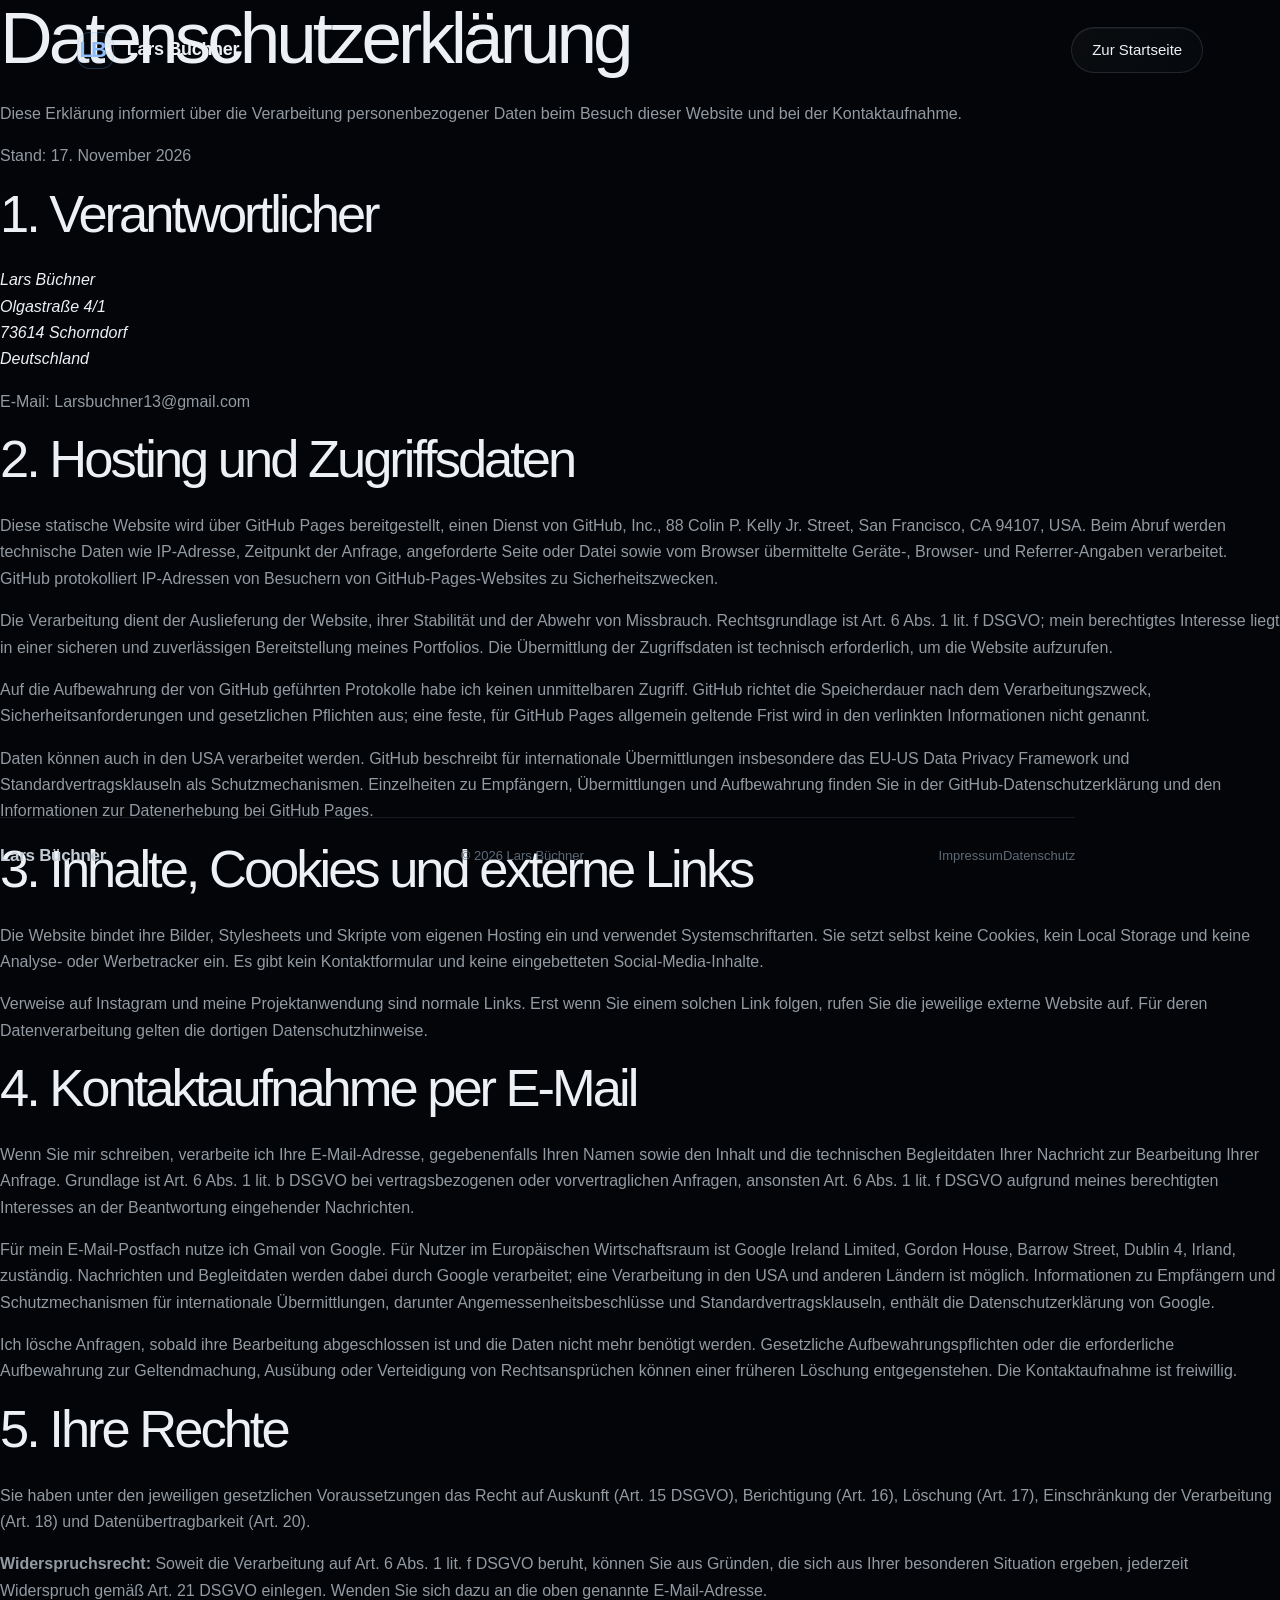
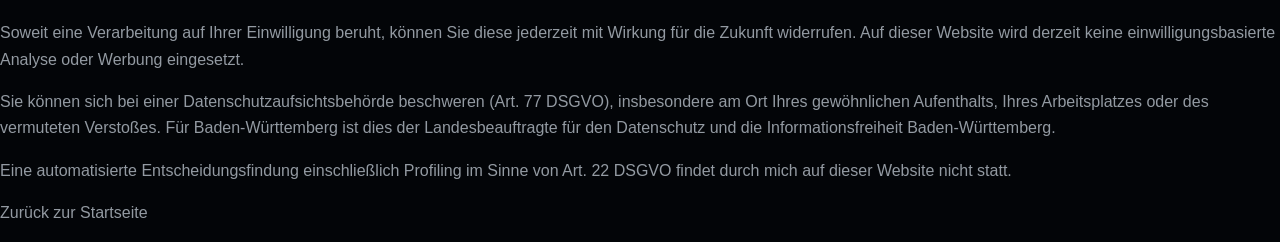
==== commit 33702065: "Add datenschutz.html for the deployed portfolio" ====
--- a/datenschutz.html
+++ b/datenschutz.html
@@ -1,21 +1,44 @@
 <!doctype html>
 <html lang="de">
-<head><meta charset="utf-8"><meta name="viewport" content="width=device-width, initial-scale=1"><meta name="theme-color" content="#101817"><title>Datenschutzerklärung – Lars Büchner</title><link rel="stylesheet" href="assets/css/style.css?v=7">
-<style>
-.legal-page{min-height:100vh;background:#101817;color:#f4f0e6;padding:clamp(28px,6vw,80px) 24px 100px}
-.legal-wrap{max-width:800px;margin:auto}
-.legal-top{display:flex;justify-content:space-between;gap:20px;flex-wrap:wrap;align-items:center;padding-bottom:30px;border-bottom:1px solid rgba(241,239,226,.22)}
-.legal-top a,.legal-footer a,.legal-page main a{color:#f2ac7b;text-decoration:underline;text-underline-offset:4px}
-.legal-top .wordmark{font-size:1.25rem;color:#f4f0e6;text-decoration:none}
-.legal-page h1{font-size:clamp(2.5rem,7vw,5rem);line-height:1.1;margin:60px 0 36px}
-.legal-page h2{font-size:1.25rem;margin:38px 0 12px}
-.legal-page p{margin:12px 0;max-width:72ch}
-.legal-footer{border-top:1px solid rgba(241,239,226,.22);padding-top:24px;margin-top:70px;display:flex;gap:20px;flex-wrap:wrap}
-</style></head>
-<body class="legal-page"><div class="legal-wrap"><header class="legal-top"><a class="wordmark" href="index.html">Lars Büchner</a><a href="index.html">Zurück zur Homepage ↗</a></header><main><h1>Datenschutzerklärung</h1><p>Stand: November 2026</p>
-<h2>1. Verantwortlicher</h2><p>Lars Büchner<br>Olgastraße 4/1<br>73614 Schorndorf<br>Deutschland<br>E-Mail: <a href="mailto:Larsbuchner13@gmail.com">Larsbuchner13@gmail.com</a></p>
-<h2>2. Hosting und Serverprotokolle</h2><p>Beim Aufruf dieser Website können durch den technischen Hosting-Anbieter Zugriffsdaten verarbeitet werden, beispielsweise IP-Adresse, Zeitpunkt des Zugriffs, aufgerufene Dateien sowie Browser- und Geräteinformationen. Die Verarbeitung dient der Bereitstellung, Sicherheit und Stabilität der Website. Rechtsgrundlage ist Art. 6 Abs. 1 lit. f DSGVO.</p><p><strong>Hosting-Anbieter noch zu bestätigen:</strong> Die Domain wird über IONOS verwaltet. Ob die Inhalte über GitHub Pages oder einen anderen Dienst ausgeliefert werden, muss anhand der Veröffentlichungs- und DNS-Einstellungen überprüft werden. Angaben zum tatsächlichen Anbieter, möglichen Drittlandübermittlungen und zur Speicherdauer sind danach zu ergänzen.</p>
-<h2>3. Kontaktaufnahme per E-Mail</h2><p>Wenn Sie mich per E-Mail kontaktieren, verarbeite ich die mitgeteilten Kontaktdaten und Nachrichteninhalte zur Bearbeitung Ihrer Anfrage. Rechtsgrundlage ist je nach Anliegen Art. 6 Abs. 1 lit. b oder lit. f DSGVO. Die Daten werden gelöscht, wenn sie für diesen Zweck nicht mehr erforderlich sind, soweit keine gesetzlichen Aufbewahrungspflichten entgegenstehen.</p>
-<h2>4. Cookies und externe Dienste</h2><p>Im geprüften Quellcode der Portfolio-Seite sind keine eigenen Analyse- oder Marketing-Skripte erkennbar. Etwaige Cookies oder Verarbeitungen durch den tatsächlichen Hosting-Anbieter und weitere eingebundene Dienste müssen anhand der Live-Website geprüft werden.</p>
-<h2>5. Ihre Rechte</h2><p>Sie haben nach Maßgabe der DSGVO Rechte auf Auskunft, Berichtigung, Löschung, Einschränkung der Verarbeitung, Datenübertragbarkeit und Widerspruch. Eine erteilte Einwilligung können Sie jederzeit für die Zukunft widerrufen. Sie können sich außerdem bei einer zuständigen Datenschutzaufsichtsbehörde beschweren.</p>
-<h2>6. Hinweis zur Vollständigkeit</h2><p>Diese Erklärung ist ein vorläufiger Entwurf auf Grundlage des geprüften Website-Quellcodes. Vor der abschließenden Verwendung müssen der tatsächliche Hosting-Anbieter, die Serverprotokollierung, die Speicherdauer und gegebenenfalls externe Dienste bestätigt werden.</p></main><footer class="legal-footer"><span>© 2026 Lars Büchner</span><a href="impressum.html">Impressum</a><a href="datenschutz.html">Datenschutz</a></footer></div></body></html>+<head>
+<meta charset="utf-8">
+<meta name="viewport" content="width=device-width, initial-scale=1">
+<meta name="theme-color" content="#030608">
+<meta name="description" content="Datenschutzerklärung der persönlichen Website von Lars Büchner.">
+<title>Datenschutzerklärung – Lars Büchner</title>
+<link rel="stylesheet" href="assets/css/style.css?v=10">
+<link rel="stylesheet" href="assets/css/legal.css?v=1">
+</head>
+<body class="legal-page">
+<a class="skip-link" href="#main">Zum Inhalt</a>
+<header class="site-header"><a class="wordmark" href="index.html" aria-label="Lars Büchner – zur Startseite"><span class="monogram">LB<span>·</span></span><span>Lars Büchner</span></a><nav aria-label="Hauptnavigation"><a href="index.html">Zur Startseite</a></nav></header>
+<main id="main" class="legal-main">
+<h1>Datenschutzerklärung</h1>
+<p>Diese Erklärung informiert über die Verarbeitung personenbezogener Daten beim Besuch dieser Website und bei der Kontaktaufnahme.</p>
+<p class="legal-date">Stand: 17. November 2026</p>
+<section aria-labelledby="verantwortlicher"><h2 id="verantwortlicher">1. Verantwortlicher</h2>
+<address>Lars Büchner<br>Olgastraße 4/1<br>73614 Schorndorf<br>Deutschland</address>
+<p>E-Mail: <a href="mailto:Larsbuchner13@gmail.com">Larsbuchner13@gmail.com</a></p></section>
+<section aria-labelledby="hosting"><h2 id="hosting">2. Hosting und Zugriffsdaten</h2>
+<p>Diese statische Website wird über GitHub Pages bereitgestellt, einen Dienst von GitHub, Inc., 88 Colin P. Kelly Jr. Street, San Francisco, CA 94107, USA. Beim Abruf werden technische Daten wie IP-Adresse, Zeitpunkt der Anfrage, angeforderte Seite oder Datei sowie vom Browser übermittelte Geräte-, Browser- und Referrer-Angaben verarbeitet. GitHub protokolliert IP-Adressen von Besuchern von GitHub-Pages-Websites zu Sicherheitszwecken.</p>
+<p>Die Verarbeitung dient der Auslieferung der Website, ihrer Stabilität und der Abwehr von Missbrauch. Rechtsgrundlage ist Art. 6 Abs. 1 lit. f DSGVO; mein berechtigtes Interesse liegt in einer sicheren und zuverlässigen Bereitstellung meines Portfolios. Die Übermittlung der Zugriffsdaten ist technisch erforderlich, um die Website aufzurufen.</p>
+<p>Auf die Aufbewahrung der von GitHub geführten Protokolle habe ich keinen unmittelbaren Zugriff. GitHub richtet die Speicherdauer nach dem Verarbeitungszweck, Sicherheitsanforderungen und gesetzlichen Pflichten aus; eine feste, für GitHub Pages allgemein geltende Frist wird in den verlinkten Informationen nicht genannt.</p>
+<p>Daten können auch in den USA verarbeitet werden. GitHub beschreibt für internationale Übermittlungen insbesondere das EU-US Data Privacy Framework und Standardvertragsklauseln als Schutzmechanismen. Einzelheiten zu Empfängern, Übermittlungen und Aufbewahrung finden Sie in der <a href="https://docs.github.com/en/site-policy/privacy-policies/github-general-privacy-statement">GitHub-Datenschutzerklärung</a> und den <a href="https://docs.github.com/en/pages/getting-started-with-github-pages/what-is-github-pages#data-collection">Informationen zur Datenerhebung bei GitHub Pages</a>.</p></section>
+<section aria-labelledby="lokale-inhalte"><h2 id="lokale-inhalte">3. Inhalte, Cookies und externe Links</h2>
+<p>Die Website bindet ihre Bilder, Stylesheets und Skripte vom eigenen Hosting ein und verwendet Systemschriftarten. Sie setzt selbst keine Cookies, kein Local Storage und keine Analyse- oder Werbetracker ein. Es gibt kein Kontaktformular und keine eingebetteten Social-Media-Inhalte.</p>
+<p>Verweise auf Instagram und meine Projektanwendung sind normale Links. Erst wenn Sie einem solchen Link folgen, rufen Sie die jeweilige externe Website auf. Für deren Datenverarbeitung gelten die dortigen Datenschutzhinweise.</p></section>
+<section aria-labelledby="email"><h2 id="email">4. Kontaktaufnahme per E-Mail</h2>
+<p>Wenn Sie mir schreiben, verarbeite ich Ihre E-Mail-Adresse, gegebenenfalls Ihren Namen sowie den Inhalt und die technischen Begleitdaten Ihrer Nachricht zur Bearbeitung Ihrer Anfrage. Grundlage ist Art. 6 Abs. 1 lit. b DSGVO bei vertragsbezogenen oder vorvertraglichen Anfragen, ansonsten Art. 6 Abs. 1 lit. f DSGVO aufgrund meines berechtigten Interesses an der Beantwortung eingehender Nachrichten.</p>
+<p>Für mein E-Mail-Postfach nutze ich Gmail von Google. Für Nutzer im Europäischen Wirtschaftsraum ist Google Ireland Limited, Gordon House, Barrow Street, Dublin 4, Irland, zuständig. Nachrichten und Begleitdaten werden dabei durch Google verarbeitet; eine Verarbeitung in den USA und anderen Ländern ist möglich. Informationen zu Empfängern und Schutzmechanismen für internationale Übermittlungen, darunter Angemessenheitsbeschlüsse und Standardvertragsklauseln, enthält die <a href="https://policies.google.com/privacy?hl=de">Datenschutzerklärung von Google</a>.</p>
+<p>Ich lösche Anfragen, sobald ihre Bearbeitung abgeschlossen ist und die Daten nicht mehr benötigt werden. Gesetzliche Aufbewahrungspflichten oder die erforderliche Aufbewahrung zur Geltendmachung, Ausübung oder Verteidigung von Rechtsansprüchen können einer früheren Löschung entgegenstehen. Die Kontaktaufnahme ist freiwillig.</p></section>
+<section aria-labelledby="rechte"><h2 id="rechte">5. Ihre Rechte</h2>
+<p>Sie haben unter den jeweiligen gesetzlichen Voraussetzungen das Recht auf Auskunft (Art. 15 DSGVO), Berichtigung (Art. 16), Löschung (Art. 17), Einschränkung der Verarbeitung (Art. 18) und Datenübertragbarkeit (Art. 20).</p>
+<p><strong>Widerspruchsrecht:</strong> Soweit die Verarbeitung auf Art. 6 Abs. 1 lit. f DSGVO beruht, können Sie aus Gründen, die sich aus Ihrer besonderen Situation ergeben, jederzeit Widerspruch gemäß Art. 21 DSGVO einlegen. Wenden Sie sich dazu an die oben genannte E-Mail-Adresse.</p>
+<p>Soweit eine Verarbeitung auf Ihrer Einwilligung beruht, können Sie diese jederzeit mit Wirkung für die Zukunft widerrufen. Auf dieser Website wird derzeit keine einwilligungsbasierte Analyse oder Werbung eingesetzt.</p>
+<p>Sie können sich bei einer Datenschutzaufsichtsbehörde beschweren (Art. 77 DSGVO), insbesondere am Ort Ihres gewöhnlichen Aufenthalts, Ihres Arbeitsplatzes oder des vermuteten Verstoßes. Für Baden-Württemberg ist dies der <a href="https://www.baden-wuerttemberg.datenschutz.de/beschwerde/">Landesbeauftragte für den Datenschutz und die Informationsfreiheit Baden-Württemberg</a>.</p>
+<p>Eine automatisierte Entscheidungsfindung einschließlich Profiling im Sinne von Art. 22 DSGVO findet durch mich auf dieser Website nicht statt.</p></section>
+<p class="legal-back"><a href="index.html">Zurück zur Startseite</a></p>
+</main>
+<footer class="content site-footer"><a href="index.html" class="wordmark">Lars Büchner</a><span>© 2026 Lars Büchner</span><nav aria-label="Rechtliche Informationen"><a href="impressum.html">Impressum</a><a href="datenschutz.html" aria-current="page">Datenschutz</a></nav></footer>
+</body>
+</html>
